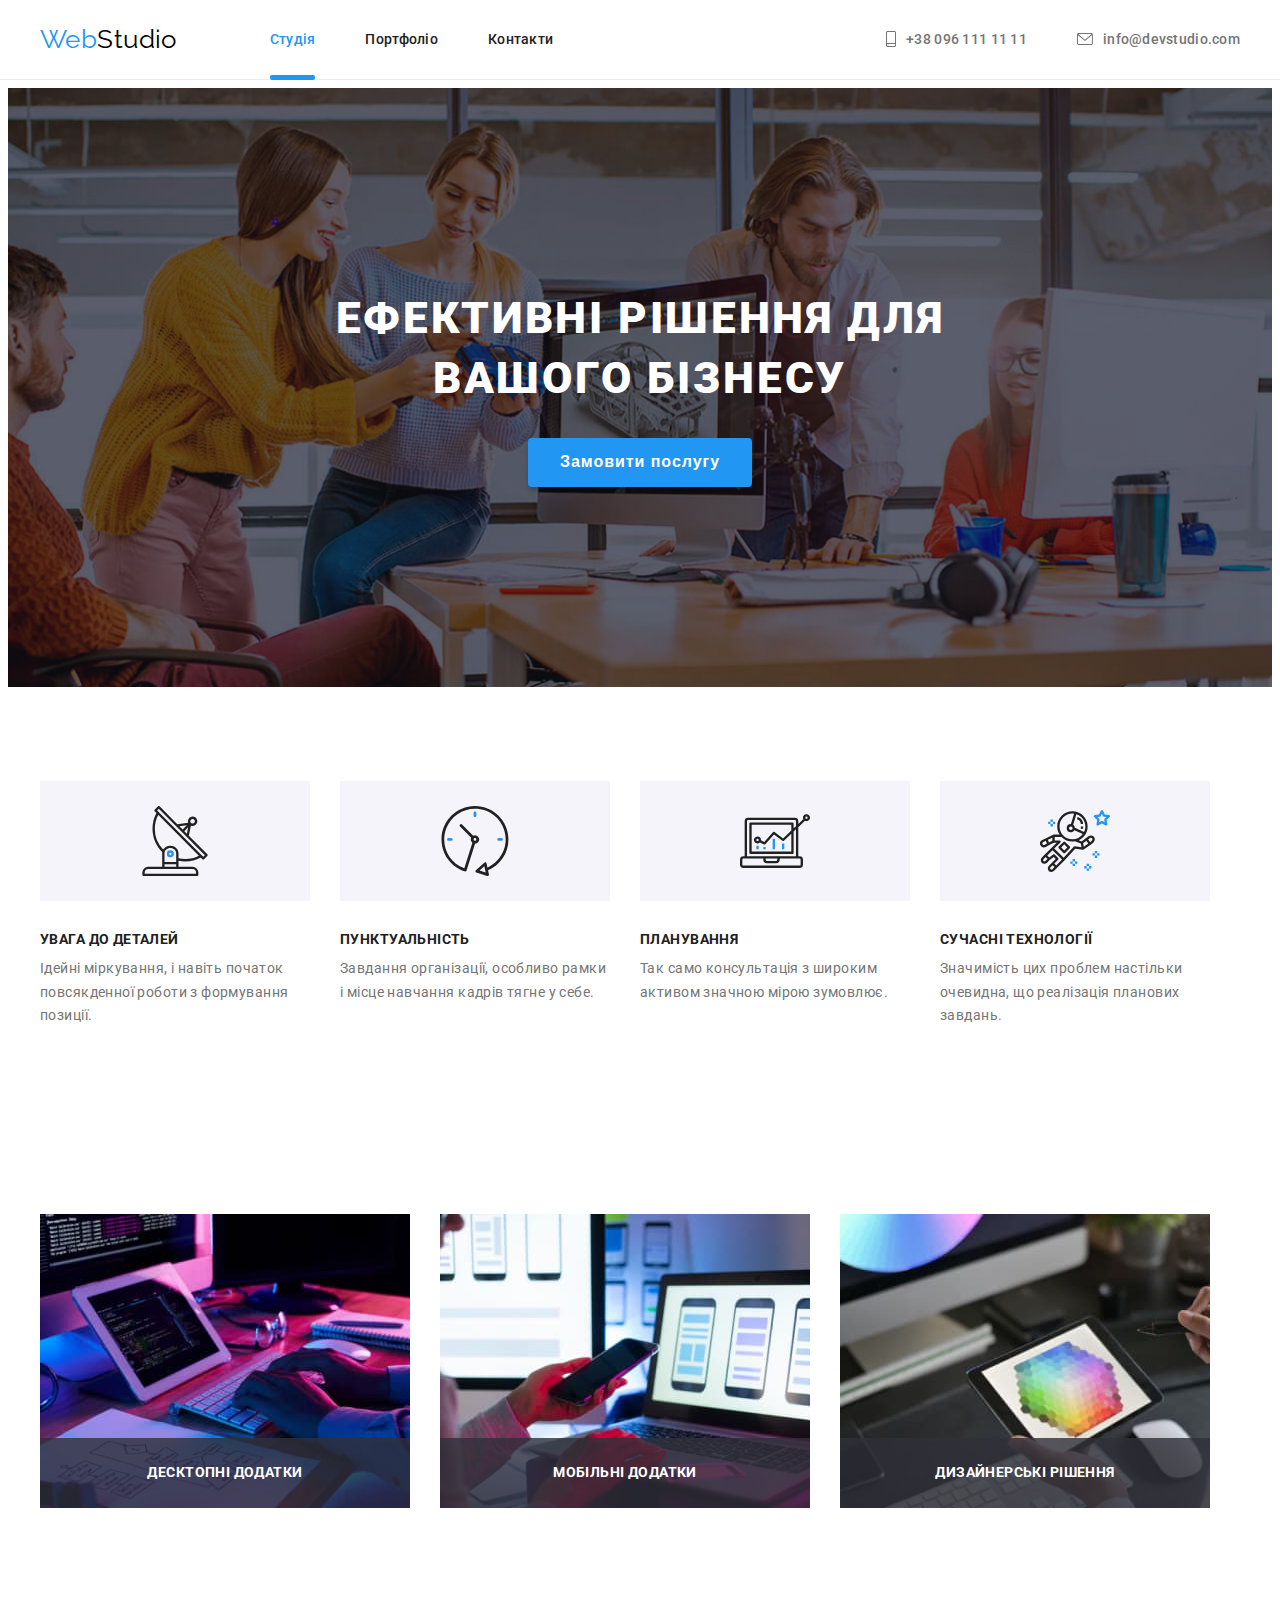
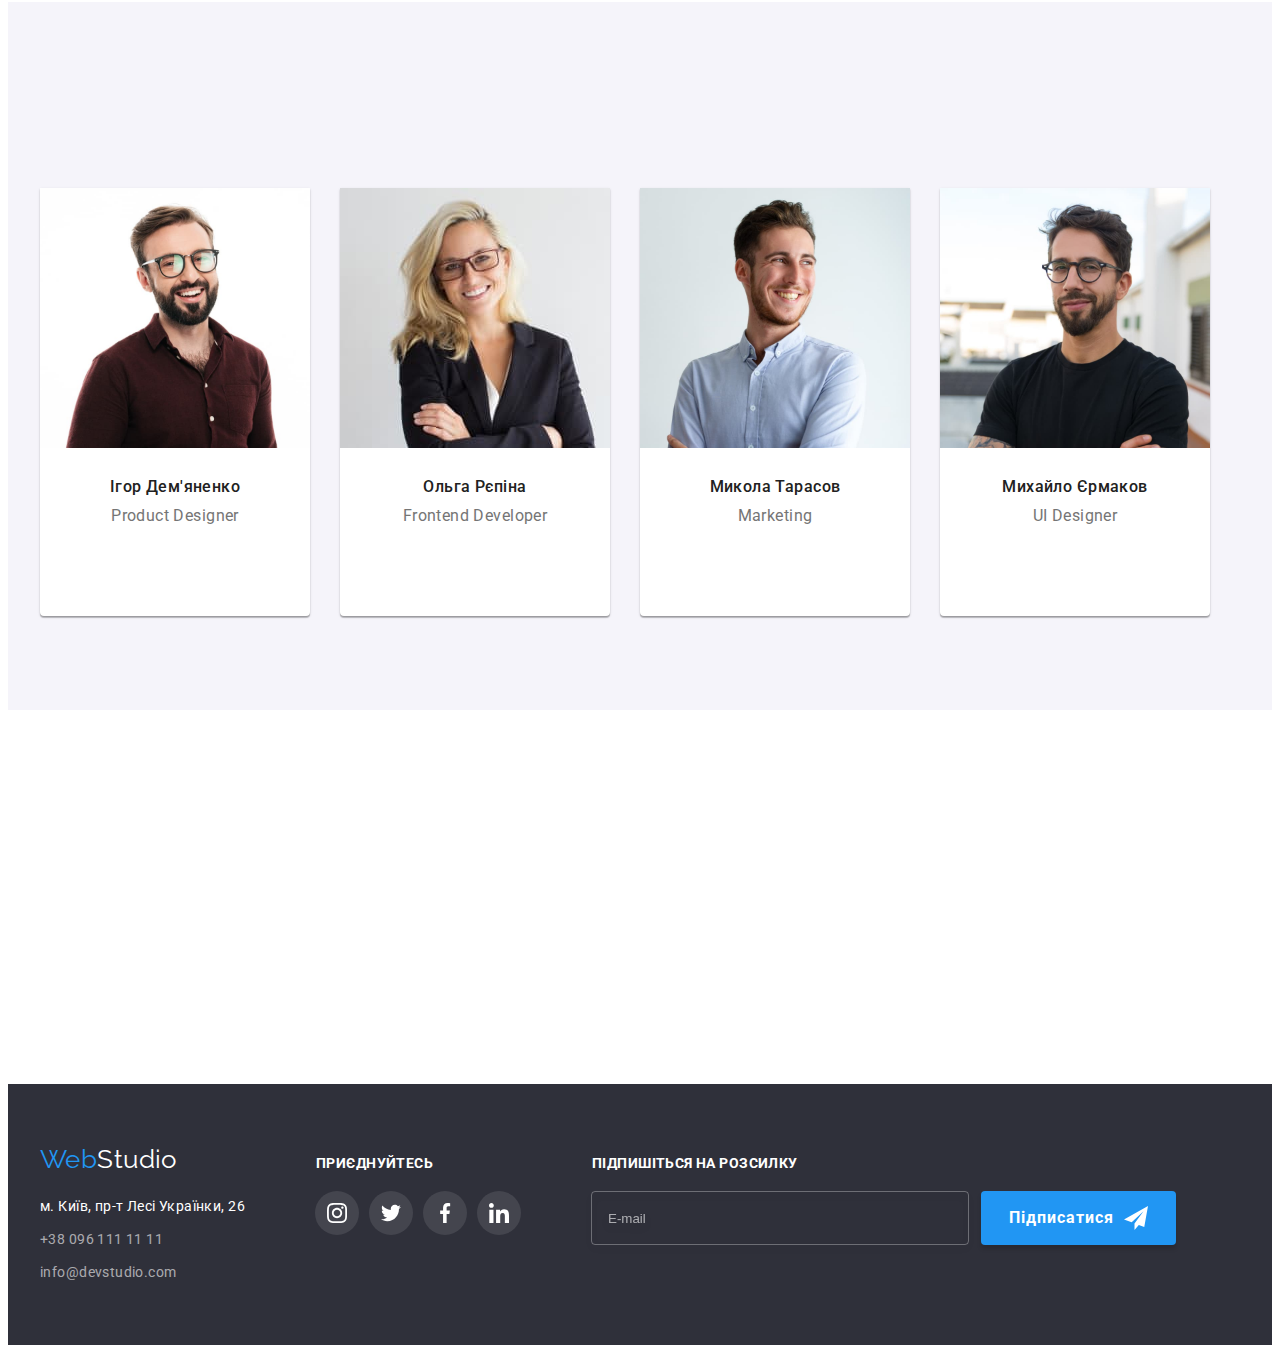
==== index.html @ 10290d75 "Initial commit" ====
<!DOCTYPE html>
<html lang="uk">
  <head>
    <meta charset="UTF-8" />
    <meta http-equiv="X-UA-Compatible" content="IE=edge" />
    <meta name="viewport" content="width=device-width, initial-scale=1.0" />

    <link rel="preconnect" href="https://fonts.googleapis.com" />
    <link rel="preconnect" href="https://fonts.gstatic.com" crossorigin />
    <link
      href="https://fonts.googleapis.com/css2?family=Raleway:wght@700&family=Roboto:wght@400;500;700;900&display=swap"
      rel="stylesheet"
    />
    <link
      rel="stylesheet"
      href="https://cdnjs.cloudflare.com/ajax/libs/modern-normalize/1.1.0/modern-normalize.min.css"
      integrity="sha512-wpPYUAdjBVSE4KJnH1VR1HeZfpl1ub8YT/NKx4PuQ5NmX2tKuGu6U/JRp5y+Y8XG2tV+wKQpNHVUX03MfMFn9Q=="
      crossorigin="anonymous"
      referrerpolicy="no-referrer"
    />
    <link href="https://unpkg.com/aos@2.3.1/dist/aos.css" rel="stylesheet" />
    <link rel="stylesheet" href="./css/styles.css" />
    <title>Студія</title>
  </head>

  <body>
    <header class="header">
      <div class="container">
        <nav class="navigaton">
          <a href="./index.html" lang="en" class="header-logo link"
            >Web<span class="color-logo-up">Studio</span></a
          >
          <ul class="nav-list">
            <li class="header-item list">
              <a
                href="./index.html"
                class="header-link link current-page-accent"
              >
                <span class="current-page">Студія</span></a
              >
            </li>
            <li class="header-item list">
              <a href="./portfolio.html" class="header-link link">Портфоліо</a>
            </li>
            <li class="header-item list">
              <a href="" class="header-link link">Контакти</a>
            </li>
          </ul>
        </nav>
        <ul class="contact-container">
          <li class="header-comtact list">
            <a href="tel:+380961111111" class="contact-link link"
              ><svg class="contact-ico-phone" width="10" height="16">
                <use href="./images/contactico.svg#icon-smartphone"></use>
              </svg>
              +38 096 111 11 11</a
            >
          </li>
          <li class="header-comtact list">
            <a href="mailto:info@devstudio.com" class="contact-link link"
              ><svg class="contact-ico-mail" width="16" height="12">
                <use href="./images/contactico.svg#icon-mail"></use>
              </svg>
              info@devstudio.com</a
            >
          </li>
        </ul>
      </div>
    </header>
    <main>
      <section class="hero section">
        <div class="container">
          <h1 class="hero-text">ЕФЕКТИВНІ РІШЕННЯ ДЛЯ ВАШОГО БІЗНЕСУ</h1>
          <div class="hero-button-wrap">
            <button type="button" class="hero-btn" data-modal-open>
              Замовити послугу
            </button>
          </div>
          <div class="backdrop is-hidden" data-modal>
            <div class="modal">
              <button type="button" class="modal-close" data-modal-close><svg class="close-ico" width="18" height="18">
                <use href="./images/modal-icons.svg#icon-close"></use>
              </svg></button>

              <p class="modal-title">Залиште свої дані, ми вам передзвонимо</p>
              <form action="">
                <label>
                  <span>Ім'я</span>
                  <div class="input-wrap">
                    <input
                      type="text"
                      class="modal-input"
                      name="user-name"
                      placeholder=""
                    />
                  </label>
                  <svg class="modal-input-ico" width="18" height="18">
                    <use href="./images/modal-icons.svg#icon-person  "></use>
                  </svg>
                  </div>
                <label>
                  <span>Телефон</span>
                  <div class="input-wrap">
                    <input
                      type="tel"
                      class="modal-input"
                      name="user-surname"
                      placeholder=""
                    />
                  </label>
                  <svg class="modal-input-ico" width="18" height="18">
                    <use href="./images/modal-icons.svg#icon-phone"></use>
                  </svg>
                  </div>
                <label>
                  <span>Пошта</span>
                  <div class="input-wrap">
                    <input
                      type="email"
                      class="modal-input"
                      name="user-mail"
                      placeholder=""
                    />
                  </label>
                  <svg class="modal-input-ico" width="18" height="18">
                    <use href="./images/modal-icons.svg#icon-email"></use>
                  </svg>
                  </div>
                <div class="modal-field">
                  <label for="user-text" class="modal-label"
                    >Введіть коментар</label
                  >
                  <textarea
                    name="user-text"
                    id="user-text"
                    class="modal-comment"
                    placeholder="Введіть текст"
                  ></textarea>
                </div>
                <div class="modal-field">
                  <input type="checkbox" class="input-check visually-hidden" name="privacy" value="true" id="privacy">
                  <label for="privacy" class="check-text">
                    <span>
                      <svg class="check-ico" width="16" height="15">
                        <use href="./images/check.svg#icon-icon-check"></use>
                      </svg>
                    </span>
                    Погоджуюся з розсилкою та приймаю<a href="" class="checkbox-link link">Умови договору</a></label>
                </div>

                <div class="modal-field"><button type="submit" class="modal-button">Відправити</button></div>
              </form>
            </div>
          </div>
        </div>
      </section>

      <section class="section">
        <div class="container">
          <h2 class="visually-hidden">Презентація</h2>
          <ul class="feature-content">
            <li class="feature-item list">
              <div class="feature-image">
                <svg class="feature-icon" width="70" height="70">
                  <use href="./images/featureicon.svg#icon-antenna"></use>
                </svg>
              </div>
              <h3 class="feature-title">увага до деталей</h3>
              <p class="feature-text">
                Ідейні міркування, і навіть початок повсякденної роботи з
                формування позиції.
              </p>
            </li>
            <li class="feature-item list">
              <div class="feature-image">
                <svg class="feature-icon" width="70" height="70">
                  <use href="./images/featureicon.svg#icon-clock"></use>
                </svg>
              </div>
              <h3 class="feature-title">пунктуальність</h3>
              <p class="feature-text">
                Завдання організації, особливо рамки і місце навчання кадрів
                тягне у себе.
              </p>
            </li>
            <li class="feature-item list">
              <div class="feature-image">
                <svg class="feature-icon" width="70" height="70">
                  <use href="./images/featureicon.svg#icon-diagram"></use>
                </svg>
              </div>
              <h3 class="feature-title">планування</h3>
              <p class="feature-text">
                Так само консультація з широким активом значною мірою зумовлює.
              </p>
            </li>
            <li class="feature-item list">
              <div class="feature-image">
                <svg class="feature-icon" width="70" height="70">
                  <use href="./images/featureicon.svg#icon-astronaut"></use>
                </svg>
              </div>
              <h3 class="feature-title">сучасні технології</h3>
              <p class="feature-text">
                Значимість цих проблем настільки очевидна, що реалізація
                планових завдань.
              </p>
            </li>
          </ul>
        </div>
      </section>

      <section class="gallery section">
        <div class="container">
          <h2 class="section-title" data-aos="zoom-in">Чим ми займаємося</h2>
          <ul class="pictures">
            <li class="gallery-item list">
              <div class="bottom-text-wrap">
                <img
                  src="./images/img.jpg"
                  alt="розробка"
                  width="370"
                  class="gallery-picture"
                />
                <p class="bottom-text-gallery">Десктопні додатки</p>
              </div>
            </li>
            <li class="gallery-item list">
              <div class="bottom-text-wrap">
                <img
                  src="./images/img-1.jpg"
                  alt="планування"
                  width="370"
                  class="gallery-picture"
                />
                <p class="bottom-text-gallery">Мобільні додатки</p>
              </div>
            </li>
            <li class="gallery-item list">
              <div class="bottom-text-wrap">
                <img
                  src="./images/img-2.jpg"
                  alt="оформлення"
                  width="370"
                  class="gallery-picture"
                />
                <p class="bottom-text-gallery">Дизайнерські рішення</p>
              </div>
            </li>
          </ul>
        </div>
      </section>

      <section class="team section">
        <div class="container">
          <h2 class="section-title" data-aos="zoom-in">Наша команда</h2>
          <ul class="team-list">
            <li class="team-item list">
              <img
                src="./images/img-3.jpg"
                alt="Ігор Дем'яненко Product Designer"
                width="270"
                class="team-photo"
              />
              <h3 class="team-name">Ігор Дем'яненко</h3>
              <p class="team-desc">Product Designer</p>
              <ul class="team-soc list">
                <li class="team-soc-item" data-aos="fade-in">
                  <a class="team-soc-link link" href="">
                    <svg class="team-soc-icon" width="20" height="20">
                      <use href="./images/symbol-defs.svg#icon-instagram"></use>
                    </svg>
                  </a>
                </li>
                <li
                  class="team-soc-item"
                  data-aos="fade-in"
                  data-aos-delay="200"
                >
                  <a class="team-soc-link link" href="">
                    <svg class="team-soc-icon" width="20" height="20">
                      <use href="./images/symbol-defs.svg#icon-twitter"></use>
                    </svg>
                  </a>
                </li>
                <li
                  class="team-soc-item"
                  data-aos="fade-in"
                  data-aos-delay="400"
                >
                  <a class="team-soc-link link" href="">
                    <svg class="team-soc-icon" width="20" height="20">
                      <use href="./images/symbol-defs.svg#icon-facebook"></use>
                    </svg>
                  </a>
                </li>
                <li
                  class="team-soc-item"
                  data-aos="fade-in"
                  data-aos-delay="600"
                >
                  <a class="team-soc-link link" href="">
                    <svg class="team-soc-icon" width="20" height="20">
                      <use href="./images/symbol-defs.svg#icon-linkedin"></use>
                    </svg>
                  </a>
                </li>
              </ul>
            </li>
            <li class="team-item list">
              <img
                src="./images/img-4.jpg"
                alt="Ольга Рєпіна Frontend Developer"
                width="270"
                class="team-photo"
              />
              <h3 class="team-name">Ольга Рєпіна</h3>
              <p class="team-desc">Frontend Developer</p>
              <ul class="team-soc list">
                <li class="team-soc-item" data-aos="fade-in">
                  <a class="team-soc-link link" href="">
                    <svg class="team-soc-icon" width="20" height="20">
                      <use href="./images/symbol-defs.svg#icon-instagram"></use>
                    </svg>
                  </a>
                </li>
                <li
                  class="team-soc-item"
                  data-aos="fade-in"
                  data-aos-delay="200"
                >
                  <a class="team-soc-link link" href="">
                    <svg class="team-soc-icon" width="20" height="20">
                      <use href="./images/symbol-defs.svg#icon-twitter"></use>
                    </svg>
                  </a>
                </li>
                <li
                  class="team-soc-item"
                  data-aos="fade-in"
                  data-aos-delay="400"
                >
                  <a class="team-soc-link link" href="">
                    <svg class="team-soc-icon" width="20" height="20">
                      <use href="./images/symbol-defs.svg#icon-facebook"></use>
                    </svg>
                  </a>
                </li>
                <li
                  class="team-soc-item"
                  data-aos="fade-in"
                  data-aos-delay="600"
                >
                  <a class="team-soc-link link" href="">
                    <svg class="team-soc-icon" width="20" height="20">
                      <use href="./images/symbol-defs.svg#icon-linkedin"></use>
                    </svg>
                  </a>
                </li>
              </ul>
            </li>
            <li class="team-item list">
              <img
                src="./images/img-5.jpg"
                alt="Микола Тарасов Marketing"
                width="270"
                class="team-photo"
              />
              <h3 class="team-name">Микола Тарасов</h3>
              <p class="team-desc">Marketing</p>
              <ul class="team-soc list">
                <li class="team-soc-item" data-aos="fade-in">
                  <a class="team-soc-link link" href="">
                    <svg class="team-soc-icon" width="20" height="20">
                      <use href="./images/symbol-defs.svg#icon-instagram"></use>
                    </svg>
                  </a>
                </li>
                <li
                  class="team-soc-item"
                  data-aos="fade-in"
                  data-aos-delay="200"
                >
                  <a class="team-soc-link link" href="">
                    <svg class="team-soc-icon" width="20" height="20">
                      <use href="./images/symbol-defs.svg#icon-twitter"></use>
                    </svg>
                  </a>
                </li>
                <li
                  class="team-soc-item"
                  data-aos="fade-in"
                  data-aos-delay="400"
                >
                  <a class="team-soc-link link" href="">
                    <svg class="team-soc-icon" width="20" height="20">
                      <use href="./images/symbol-defs.svg#icon-facebook"></use>
                    </svg>
                  </a>
                </li>
                <li
                  class="team-soc-item"
                  data-aos="fade-in"
                  data-aos-delay="600"
                >
                  <a class="team-soc-link link" href="">
                    <svg class="team-soc-icon" width="20" height="20">
                      <use href="./images/symbol-defs.svg#icon-linkedin"></use>
                    </svg>
                  </a>
                </li>
              </ul>
            </li>
            <li class="team-item list">
              <img
                src="./images/img-6.jpg"
                alt="Михайло Єрмаков UI Designer"
                width="270"
                class="team-photo"
              />
              <h3 class="team-name">Михайло Єрмаков</h3>
              <p class="team-desc">UI Designer</p>
              <ul class="team-soc list">
                <li class="team-soc-item" data-aos="fade-in">
                  <a class="team-soc-link link" href="">
                    <svg class="team-soc-icon" width="20" height="20">
                      <use href="./images/symbol-defs.svg#icon-instagram"></use>
                    </svg>
                  </a>
                </li>
                <li
                  class="team-soc-item"
                  data-aos="fade-in"
                  data-aos-delay="200"
                >
                  <a class="team-soc-link link" href="">
                    <svg class="team-soc-icon" width="20" height="20">
                      <use href="./images/symbol-defs.svg#icon-twitter"></use>
                    </svg>
                  </a>
                </li>
                <li
                  class="team-soc-item"
                  data-aos="fade-in"
                  data-aos-delay="400"
                >
                  <a class="team-soc-link link" href="">
                    <svg class="team-soc-icon" width="20" height="20">
                      <use href="./images/symbol-defs.svg#icon-facebook"></use>
                    </svg>
                  </a>
                </li>
                <li
                  class="team-soc-item"
                  data-aos="fade-in"
                  data-aos-delay="600"
                >
                  <a class="team-soc-link link" href="">
                    <svg class="team-soc-icon" width="20" height="20">
                      <use href="./images/symbol-defs.svg#icon-linkedin"></use>
                    </svg>
                  </a>
                </li>
              </ul>
            </li>
          </ul>
        </div>
      </section>
      <section class="customers section">
        <div class="container">
          <h2 class="section-title" data-aos="zoom-in">Постійні клієти</h2>
          <ul class="customers-logo-list list" data-aos="zoom-in">
            <li class="customers-logo-item">
              <a class="customer-logo-link link" href="">
                <svg class="customer-icon">
                  <use href="./images/symbollogo-defs.svg#icon-Yako-logo"></use>
                </svg>
              </a>
            </li>
            <li
              class="customers-logo-item"
              data-aos="zoom-in"
              data-aos-delay="200"
            >
              <a class="customer-logo-link link" href="">
                <svg class="customer-icon">
                  <use
                    href="./images/symbollogo-defs.svg#icon-company-logo"
                  ></use>
                </svg>
              </a>
            </li>
            <li
              class="customers-logo-item"
              data-aos="zoom-in"
              data-aos-delay="400"
            >
              <a class="customer-logo-link link" href="">
                <svg class="customer-icon">
                  <use
                    href="./images/symbollogo-defs.svg#icon-orange-logo"
                  ></use>
                </svg>
              </a>
            </li>
            <li
              class="customers-logo-item"
              data-aos="zoom-in"
              data-aos-delay="400"
            >
              <a class="customer-logo-link link" href="">
                <svg class="customer-icon">
                  <use
                    href="./images/symbollogo-defs.svg#icon-foster-logo"
                  ></use>
                </svg>
              </a>
            </li>
            <li
              class="customers-logo-item"
              data-aos="zoom-in"
              data-aos-delay="200"
            >
              <a class="customer-logo-link link" href="">
                <svg class="customer-icon">
                  <use
                    href="./images/symbollogo-defs.svg#icon-brand-logo"
                  ></use>
                </svg>
              </a>
            </li>
            <li class="customers-logo-item" data-aos="zoom-in">
              <a class="customer-logo-link link" href="">
                <svg class="customer-icon">
                  <use href="./images/symbollogo-defs.svg#icon-cube-logo"></use>
                </svg>
              </a>
            </li>
          </ul>
        </div>
      </section>
    </main>
    <footer class="footer">
      <div class="container">
        <div class="footer-box">
          <div class="footer-nav-box">
            <a href="./index.html" lang="en" class="footer-logo link"
              >Web<span class="logo-color-bottom">Studio</span></a
            >
            <address>
              <ul class="footer-nav">
                <li class="footer-item list">
                  <a
                    href="https://www.google.com/maps/d/u/0/viewer?mid=10uSM3H-mIU3GznYo2szRIEphczw&hl=en_US&ll=50.42732700000001%2C30.538092&z=17"
                    target="_blank"
                    class="footer-adress link"
                    >м. Київ, пр-т Лесі Українки, 26</a
                  >
                </li>
                <li class="footer-item list">
                  <a href="tel:+380961111111" class="footer-link link"
                    >+38 096 111 11 11</a
                  >
                </li>
                <li class="footer-item list">
                  <a href="mailto:info@devstudio.com" class="footer-link link"
                    >info@devstudio.com</a
                  >
                </li>
              </ul>
            </address>
          </div>
          <div class="footer-socials-box">
            <h3 class="footer-title">Приєднуйтесь</h3>
            <ul class="footer-soc list">
              <li class="footer-soc-item">
                <a class="footer-soc-link link" href="">
                  <svg class="footer-soc-icon" width="20" height="20">
                    <use href="./images/symbol-defs.svg#icon-instagram"></use>
                  </svg>
                </a>
              </li>
              <li class="footer-soc-item">
                <a class="footer-soc-link link" href="">
                  <svg class="footer-soc-icon" width="20" height="20">
                    <use href="./images/symbol-defs.svg#icon-twitter"></use>
                  </svg>
                </a>
              </li>
              <li class="footer-soc-item">
                <a class="footer-soc-link link" href="">
                  <svg class="footer-soc-icon" width="20" height="20">
                    <use href="./images/symbol-defs.svg#icon-facebook"></use>
                  </svg>
                </a>
              </li>
              <li class="footer-soc-item">
                <a class="footer-soc-link link" href="">
                  <svg class="footer-soc-icon" width="20" height="20">
                    <use href="./images/symbol-defs.svg#icon-linkedin"></use>
                  </svg>
                </a>
              </li>
            </ul>
          </div>
          <div class="footer-mail-box">
            <p class="subscribe-text">Підпишіться на розсилку</p>
            <form action="">
             <div class="subscribe-wrap">
                <input type="text" class="footer-mail" placeholder="E-mail" />
                <butoon class="footer-mail-button">Підписатися <svg class="footer-mail-ico" width="24" height="24">
                  <use href="./images/modal-icons.svg#icon-send"></use>
                </svg></butoon>
             </div>
            </form>
          </div>
        </div>
      </div>
    </footer>
    <script>
      console.log(document.querySelector(".header"));

      const { height: HeaderHeight } = document
        .querySelector(".header")
        .getBoundingClientRect();

      document.body.style.paddingTop = `${HeaderHeight}px`;
    </script>
    <script src="https://unpkg.com/aos@next/dist/aos.js"></script>
    <script>
      AOS.init({
        duration: 500,
      });
    </script>
    <script src="./js/modal.js"></script>
  </body>
</html>
---- css/styles.css ----
:root {
        --nav-color: #212121;
        --header-color: #212121;
        --accent-color: #2196F3;
        --text-color: #757575;
        --white-text: #FFFFFF;
        --unhover-element:#AFB1B8;
}

p,
h1,
h2,
h3,
h4,
h5,
h6 {
        margin: 0;
}

ul {
        margin: 0;
        padding-left: 0;
}

button {
        cursor: pointer;
}

address {
        font-style: normal;
}

img {
        display: block;
}

body {
        font-family: 'Roboto', sans-serif;
        background-color: var(--white-text);
        letter-spacing: 0.03em;
        font-size: 14px;
        color: var(--header-color);

}

.current-page {
        position: relative;
        color: var(--accent-color);
        padding-bottom: 33px;
}

.current-page::after {
        content: '';
                display: block;
                width: 100%;
                height: 5px;
                background-color: var(--accent-color);
                border-radius: 2px;
        
                position: absolute;
                bottom: 0;
                left: 0;
                
}


.list {
        list-style: none;
}

.link {
        text-decoration: none;
}

.header {
        position: fixed;
                top: 0;
                left: 0;
                min-height: 24px;
                background: var(--white-text);
                z-index: 1;

        border-bottom: 1px solid #ECECEC;
        padding: 24px 0;
        width: 100%;
        
}

.header .container {
        display: flex;
}

.container {
        width: 1200px;
        padding: 0 15px;
        margin: 0 auto;

}

.navigaton {
        display: flex;
        align-items: center;
}

.header-logo {
        font-family: 'Raleway';
        font-style: normal;
        font-size: 26px;
        line-height: 1.19;
        color: var(--accent-color);
        text-align: center;
        margin-right: 93px;
}

.nav-list {
        display: flex;
        align-items: center;
        gap: 50px;

}

.header-logo:hover {
        color: var(--accent-color)
}


.header-logo:focus {
        color: var(--accent-color)
}

.color-logo-up {
        color: #000000;
}

.header-item {}

.header-link {
        position: relative;
        padding-bottom: 33px;

        font-weight: 500;
        line-height: 1.15;
        letter-spacing: 0.02em;
        color: var(--header-color);

        
        transition: color 250ms cubic-bezier(0.4, 0, 0.2, 1);
}

.header-link:hover {
        font-style: normal;
        font-weight: 500;
        line-height: 1.15;
        letter-spacing: 0.02em;

        color: var(--accent-color)
}

.header-link::after {
        content: '';
        display: block;
        width: 100%;
        height: 5px;
        background-color: var(--accent-color);
        border-radius: 2px;
        
        position: absolute;
        bottom: 0;
        left: 0;
        transform: scale(0);
}

.header-link:hover::after {
        transform: scale(100%);
        transition: 250ms cubic-bezier(0.4, 0, 0.2, 1);
}

.header-link:focus {
        color: var(--accent-color)
}


.header-comtact {
}

.contact-container {
        display: flex;
        gap: 50px;
        align-items: center;
        margin-left: auto;


}

.contact-link {
        display: flex;
        align-items: center;
        
        font-style: normal;
        font-weight: 500;
        line-height: 1.15;
        letter-spacing: 0.02em;
        color: var(--text-color);
        
        transition: color 250ms cubic-bezier(0.4, 0, 0.2, 1);
}

.contact-link:hover {
        color: var(--accent-color);
}


.contact-link:focus {
        color: var(--accent-color);
}

.contact-ico-mail,
.contact-ico-phone {
        fill: currentColor;
        
        margin-right: 10px;
}
/* HERO */
.section {
        padding: 94px 0;
}

.hero {
        background: #2F303A;
        background-image:
        linear-gradient(
                rgba(25, 28, 38, 0.4),
                rgba(25, 28, 38, 0.4)
        ),
        url(../images/hero-bg.jpg);
        max-width: 1600px;
        background-repeat: no-repeat;
        background-position: center;
        background-size: cover;
        flex-grow: 1;
        padding: 200px 0;
        margin: 0 auto;
}

.hero-text {
        width: 700px;
        height: 120px;
        font-weight: 900;
        font-size: 44px;
        line-height: 1.37;

        text-align: center;
        letter-spacing: 0.06em;
        text-transform: uppercase;

        color: var(--white-text);
        margin: 0 auto;
}

.hero-button-wrap:hover .hero-btn {
        transform: scale(115%);
}

.hero-btn {
        font-style: normal;
        border: none;
        font-weight: 700;
        font-size: 16px;
        line-height: 1.8;
        display: flex;
        align-items: center;
        text-align: center;
        letter-spacing: 0.06em;
        cursor: pointer;
        color: var(--white-text);
        background: var(--accent-color);
        box-shadow: 0px 4px 4px rgba(0, 0, 0, 0.15);
        border-radius: 4px;
        margin: 30px auto 0 auto;
        padding: 10px 32px;

        transform: scale(100%);
        transition: 250ms cubic-bezier(0.4, 0, 0.2, 1);

}

.hero-btn:hover
{
        transform: scale(115%);
        transition: 250ms cubic-bezier(0.4, 0, 0.2, 1);}


.backdrop.is-hidden {
        opacity: 0%;
        pointer-events: none;
        visibility: hidden;
}

.backdrop {
        position: fixed;
        top: 0;
        left: 0;

        width: 100%;
        height: 100%;
        z-index: 1;

        background: rgba(0, 0, 0, 0.2);
        opacity:100%;
        transition: opacity 250ms cubic-bezier(0.4, 0, 0.2, 1),visability 250ms;

}

.modal {
        position: absolute;
        top: 50%;
        left: 50%;
        transform: translate(-50%, -50%);

        width: 528px;
        height: 581px;
        padding: 40px;

        border-radius: 4px;
        background: var(--white-text);
        

        box-shadow: 0px 1px 3px rgba(0, 0, 0, 0.12), 0px 1px 1px rgba(0, 0, 0, 0.14), 0px 2px 1px rgba(0, 0, 0, 0.2);
}

.close-ico {
        fill: currentColor;
        transition: 250ms cubic-bezier(0.4, 0, 0.2, 1);
}

.close-ico:hover {
        fill: var(--accent-color);
        transition: 250ms cubic-bezier(0.4, 0, 0.2, 1);
}

.modal-close {
        top: 10px;
        right: 10px;
        width: 30px;
        height: 30px;
        
        border-radius: 50%;
        background: transparent;
        border: 1px solid rgba(0, 0, 0, 0.1);

        position: absolute;
        top: 10px;
        right: 10px;
        display: flex;
        align-items: center;
        justify-content: center;
        padding: 0;

}

.modal-title {

        font-weight: 700;
                font-size: 20px;
                line-height: 1.15;
                text-align: center;
        
                color: #212121;
                
                margin-bottom: 12px;
}

.modal-field {
        margin-bottom: 20px;
}

.modal-input {
        width: 100%;
        height: 40px;
        border: 1px solid rgba(33, 33, 33, 0.2);
                border-radius: 4px;
        padding-left: 32px;
        
        outline-color: var(--accent-color);
}

.input-wrap {
        position: relative;
        margin-bottom: 20px;
}

.modal-input-ico {
        position: absolute;
        top: 50%;
        transform: translateY(-50%);
        left: 5px;
}

.modal-input:focus {
        border-color: var(--accent-color);
}

.modal-input:focus + .modal-input-ico {
        fill: var(--accent-color);
}

.modal-input::placeholder {
        font-size: 12px;
                line-height: 1.16;
                letter-spacing: 0.01em;
        color: rgba(117, 117, 117, 0.5);
        
}

.modal-label {
        
}

.modal-comment {
        width: 100%;
        height: 120px;
border: 1px solid rgba(33, 33, 33, 0.2);
        border-radius: 4px;
        resize: none;
        padding: 12px 16px;
        outline-color: var(--accent-color);
}


.modal-comment::placeholder 
{
        border-color: var(--accent-color);
}


.check-text {
        font-size: 14px;
        color: var(--text-color);
        display: flex;
        align-items: center;
}

.check-text span {
        width: 16px;
                height: 15px;
                border: 2px solid #000000;
                border-radius: 2px;
                margin-right: 7px;
                display: flex;
                align-items: center;
                justify-content: center;
                fill: transparent;
}

.input-check:checked + .check-text span{
        background-color: var(--accent-color);
        border-color: transparent;
        fill: var(--white-text);
        transition: 250ms cubic-bezier(0.4, 0, 0.2, 1);

}
.input-check:focus + .check-text span {
       
}

.checkbox-link {
        color: var(--accent-color);
        margin-left: 5px;
        
}
.modal-button {
        width: 200px;
        height: 50px;
        padding: 10px 52px;
        margin: 0 auto;
        font-weight: 700;
                font-size: 16px;
                line-height: 188;
                display: flex;
                align-items: center;
                text-align: center;
                letter-spacing: 0.06em;
        
        color: var(--white-text);
        background: var(--accent-color);
        
        border-radius: 4px;
        border: none;
        transition: 250ms cubic-bezier(0.4, 0, 0.2, 1);
}

.modal-button:hover,
.modal-button:focus {
        box-shadow: 0px 4px 4px rgba(0, 0, 0, 0.15);
        transition: 250ms cubic-bezier(0.4, 0, 0.2, 1);
}

.visually-hidden {
        position: absolute;
        white-space: nowrap;
        width: 1px;
        height: 1px;
        overflow: hidden;
        border: 0;
        padding: 0;
        clip: rect(0, 0, 0, 0);
        clip-path: inset(50%);
        margin: -1px;
}

.feature-icon {
        
}

.feature-image {
        display: flex;
        gap: 30px;
        align-items: center;
        justify-content: center;
        width: 270px;
        height: 120px;
        background-color: #F5F4FA;
        margin-bottom: 30px;
        
}


.feature-content {
        display: flex;
        gap: 30px;
        flex-wrap: wrap;
}

.feature-content h3 {
        margin-bottom: 10px;
}

.feature {}


.feature-item {
        width: 270px;
        
}




.feature-title {
        font-size: 14px;
        line-height: 1.15;
        text-transform: uppercase;
}

.feature-text {
        line-height: 1.7;
        color: var(--text-color);
}

.gallery {
        padding-top: 0;

}

.pictures {
        display: flex;
        gap: 30px;
}

.gallery-item {
        width: calc((100%-60)/3);
        gap: 30px;
}

.gallery-picture {

}

.bottom-text-wrap {

        position: relative;
        
}

.bottom-text-gallery {
        width: 100%;
        position: absolute;
        bottom: 0;
        left: 0;

        font-weight: 700;
                line-height: 1.14;
                text-align: center;
                letter-spacing: 0.03em;
                text-transform: uppercase;
                padding: 27px 0;

                color: var(--white-text);
                background-color: rgba(47, 48, 58, 0.8);
}

.team h3 {
        margin-bottom: 10px;
}

.team {
        background-color: #F5F4FA;
}

.team-list {
        display: flex;
        gap: 30px;

}

.section-title {
        font-size: 36px;
        line-height: 1.17;
        text-align: center;
        margin: 0 auto 50px auto;

}

.team-item {
        gap: 30px;
        background-color: var(--white-text);
        box-shadow: 0px 1px 3px rgba(0, 0, 0, 0.12), 0px 1px 1px rgba(0, 0, 0, 0.14), 0px 2px 1px rgba(0, 0, 0, 0.2);
        border-radius: 0px 0px 4px 4px;

        padding-bottom: 30px;
}



.team-photo {
        margin-bottom: 30px;
}

.team-name {
        font-weight: 500;
        font-size: 16px;
        line-height: 1.18;
        text-align: center;
}

.team-desc {
        font-size: 16px;
        line-height: 1.18;
        text-align: center;

        color: var(--text-color)
}

.team-soc {
        display: flex;
        justify-content: center;

        gap: 10px;
        margin-top: 16px;
}

.team-soc-item .team-soc-link:hover {
}

.team-soc-link {
        width: 44px;
        height: 44px;
        border-radius: 50%;
        
        color: var(--unhover-element);
        

        display: flex;
        align-items: center;
        justify-content: center;
        transition: color 250ms cubic-bezier(0.4, 0, 0.2, 1), background-color 250ms cubic-bezier(0.4, 0, 0.2, 1);
}

.team-soc-link:hover,
.team-soc-link:focus {
background-color: var(--accent-color);
color: var(--white-text);  
}

.team-soc-icon {
        fill: currentColor;
}

.customers-logo-list {
        display: flex;
        gap: 30px;
}

.customers-logo-item {   
}

.customer-logo-link {
        width: 170px;
        height: 92px;
        background-color: var(--white-text);
        color: var(--unhover-element);
        border: 1px solid #AFB1B8;
        border-radius: 4px;

        display: flex;
        align-items: center;
        justify-content: center;

        transition: color 250ms cubic-bezier(0.4, 0, 0.2, 1), border-color 250ms cubic-bezier(0.4, 0, 0.2, 1);
}

.customer-logo-link:hover,
.customer-logo-link:focus {
        color: var(--accent-color);
        border-color: var(--accent-color);
}

.customer-icon {
        width: 106px;
        height: 60px;
        fill: currentColor;

        
}

.footer {
        background-color: #2F303A;
        padding: 60px 0;

}


.footer-logo {
        display: block;
        margin-bottom: 20px;

        font-family: 'Raleway';
        font-style: normal;
        font-size: 26px;
        line-height: 1.2;
        color: var(--accent-color);

}

.logo-color-bottom {
        color: var(--white-text);
}

.footer-nav {}



.footer-item:not(:last-child) {
        margin-bottom: 9px;
}

.footer-adress {
        font-style: normal;
        line-height: 1.7;

        color: var(--white-text);
}

.footer-link {
        font-style: normal;
        line-height: 1.7;

        color: rgba(255, 255, 255, 0.6);
        transition:color 250ms cubic-bezier(0.4, 0, 0.2, 1);
}

.footer-logo:hover {
        color: var(--accent-color)
}

.footer-link:hover {
        color: var(--accent-color)
}

.footer-logo:focus {
        color: var(--accent-color)
}

.footer-link:focus {
        color: var(--accent-color)
}

.footer-adress:focus {
        color: var(--accent-color)
}

.footer-title {
        font-weight: 700;
                font-size: 14px;
                line-height: 16px;
                letter-spacing: 0.03em;
                text-transform: uppercase;
        
                color: var(--white-text);
                margin-bottom: 20px;
                padding-left: 1px;
}

.footer-box {
        display: flex;
        gap: 70px;
        align-items: baseline;
}

.footer-nav-box {
}

.footer-socials-box {

}

.footer-socials {
}

.footer-soc {
        display: flex;
        gap: 10px;
        margin-left: 32px;
        margin-top: 16px;
        margin: 0;
        
}

.footer-soc-item {
}

.footer-soc-link {
        width: 44px;
        height: 44px;
        border-radius: 50%;

        color: var(--white-text);
        background: rgba(255, 255, 255, 0.1);

        display: flex;
        align-items: center;
        justify-content: center;
        transition: background-color 250ms cubic-bezier(0.4, 0, 0.2, 1);
}

.footer-soc-link:hover,
.footer-soc-link:focus {
        background-color: var(--accent-color);
        
}

.footer-soc-icon {
        fill: currentColor;
}

.subscribe-wrap {
        display: flex;
        gap: 12px;
}

.subscribe-text {
                font-weight: 700;
                        font-size: 14px;
                        line-height: 16px;
                        letter-spacing: 0.03em;
                        text-transform: uppercase;
                
                        color: var(--white-text);
                        margin-bottom: 20px;
                        padding-left: 1px;
}

.footer-mail {
        width: 358px;
        height: 50px;
        background-color: transparent;
        border: 1px solid rgba(255, 255, 255, 0.3);
                filter: drop-shadow(0px 4px 4px rgba(0, 0, 0, 0.15));
                border-radius: 4px;
                padding-left: 16px;
                color:var(--white-text) ;
                
}



.footer-mail::placeholder {
        color: rgba(255, 255, 255, 0.6);
}

.footer-mail-ico {
        margin-left: 10px;
}

.footer-mail-button {
        font-weight: 700;
                font-size: 16px;
                line-height: 1.88;
                
                display: flex;
                align-items: center;
                text-align: center;
                letter-spacing: 0.06em;
                padding: 10px 28px;
                border-radius: 4px;

                color: var(--white-text);
                background-color: var(--accent-color);box-shadow: 0px 4px 4px rgba(0, 0, 0, 0.15);
}

.worksbuttons-button.active {
        background-color: var(--accent-color);
        color: var(--white-text);
        box-shadow: 0px 3px 1px rgba(0, 0, 0, 0.1), 0px 1px 2px rgba(0, 0, 0, 0.08), 0px 2px 2px rgba(0, 0, 0, 0.12);
        border-radius: 4px;

}

.group-buttons {
        display: flex;
        flex-wrap: nowrap;
        justify-content: center;
        margin: 0 auto;
        gap: 8px;
        margin-bottom: 50px;
}

.worksbuttons {
        color: var(--white-text);
}

.worksbuttons-item {}

.worksbuttons-button {
        font-style: normal;
        border: none;
        border-radius: 4px;
        font-family: inherit;
        font-weight: 500;
        font-size: 16px;
        line-height: 1.6;
        cursor: pointer;
        color: var(--header-color);
        padding: 6px 25px;
        max-width: 130px;
        max-height: 38px;

        transition: color 250ms cubic-bezier(0.23, 1, 0.320, 1), background-color 250ms cubic-bezier(0.30, 0.575, 0.565, 1),
                box-shadow 250ms cubic-bezier(0.30, 0.575, 0.565, 1); 
}

.worksbuttons-button:hover {
        background: var(--accent-color);
        color: var(--white-text);
        box-shadow: 0px 3px 1px rgba(0, 0, 0, 0.1), 0px 1px 2px rgba(0, 0, 0, 0.08), 0px 2px 2px rgba(0, 0, 0, 0.12);

}

.worksbuttons-button:focus {
        background: var(--accent-color);
        color: var(--white-text);
        box-shadow: 0px 3px 1px rgba(0, 0, 0, 0.1), 0px 1px 2px rgba(0, 0, 0, 0.08), 0px 2px 2px rgba(0, 0, 0, 0.12);
        border-radius: 4px;
}

.gallery-works {
        
        display: flex;
        flex-wrap: wrap;
        gap: 30px;

}

.work {
        color: var(--white-text);
}

.work-link {
        
}

.work-link:hover,
.work-link:focus {
}

.work-item {
        width: 370px;
        background: var(--white-text);
        border: 1px solid #EEEEEE;
        transition: box-shadow 250ms cubic-bezier(0.30, 0.575, 0.565, 1);
}

.work-item:hover,
.work-item:focus {
        box-shadow: 0px 1px 1px rgba(0, 0, 0, 0.12), 0px 4px 4px rgba(0, 0, 0, 0.06), 1px 4px 6px rgba(0, 0, 0, 0.16);
}

.work-top-wrap {
        position: relative;
        overflow: hidden;
}

.work-item:hover .work-top-text {
        transform: translateY(0);
}

.work-top-text {
        position: absolute;
        top: 0;
        left: 0;
        height: 100%;
        color: var(--white-text);
        font-size: 18px;
        line-height: 156%;
        background-color: var(--accent-color);
        opacity: 1;
        padding: 64px 24px;
        
        transform: translateY(100%);
        transition: transform 250ms cubic-bezier(0.4, 0, 0.2, 1) ;
}

.work-top-text:hover,
.work-top-text:focus {
        opacity: 90%;
}

.work-img {
        max-width: 100%;
        height: 294px;
}

.work-name {
        font-size: 18px;
        line-height: 2;
        letter-spacing: 0.06em;

        color: var(--header-color);

}

.work-type {
        font-size: 16px;
        line-height: 1.88;
        color: var(--text-color)
}

.title-type {
        padding: 20px 24px;
        gap: 4px;
}
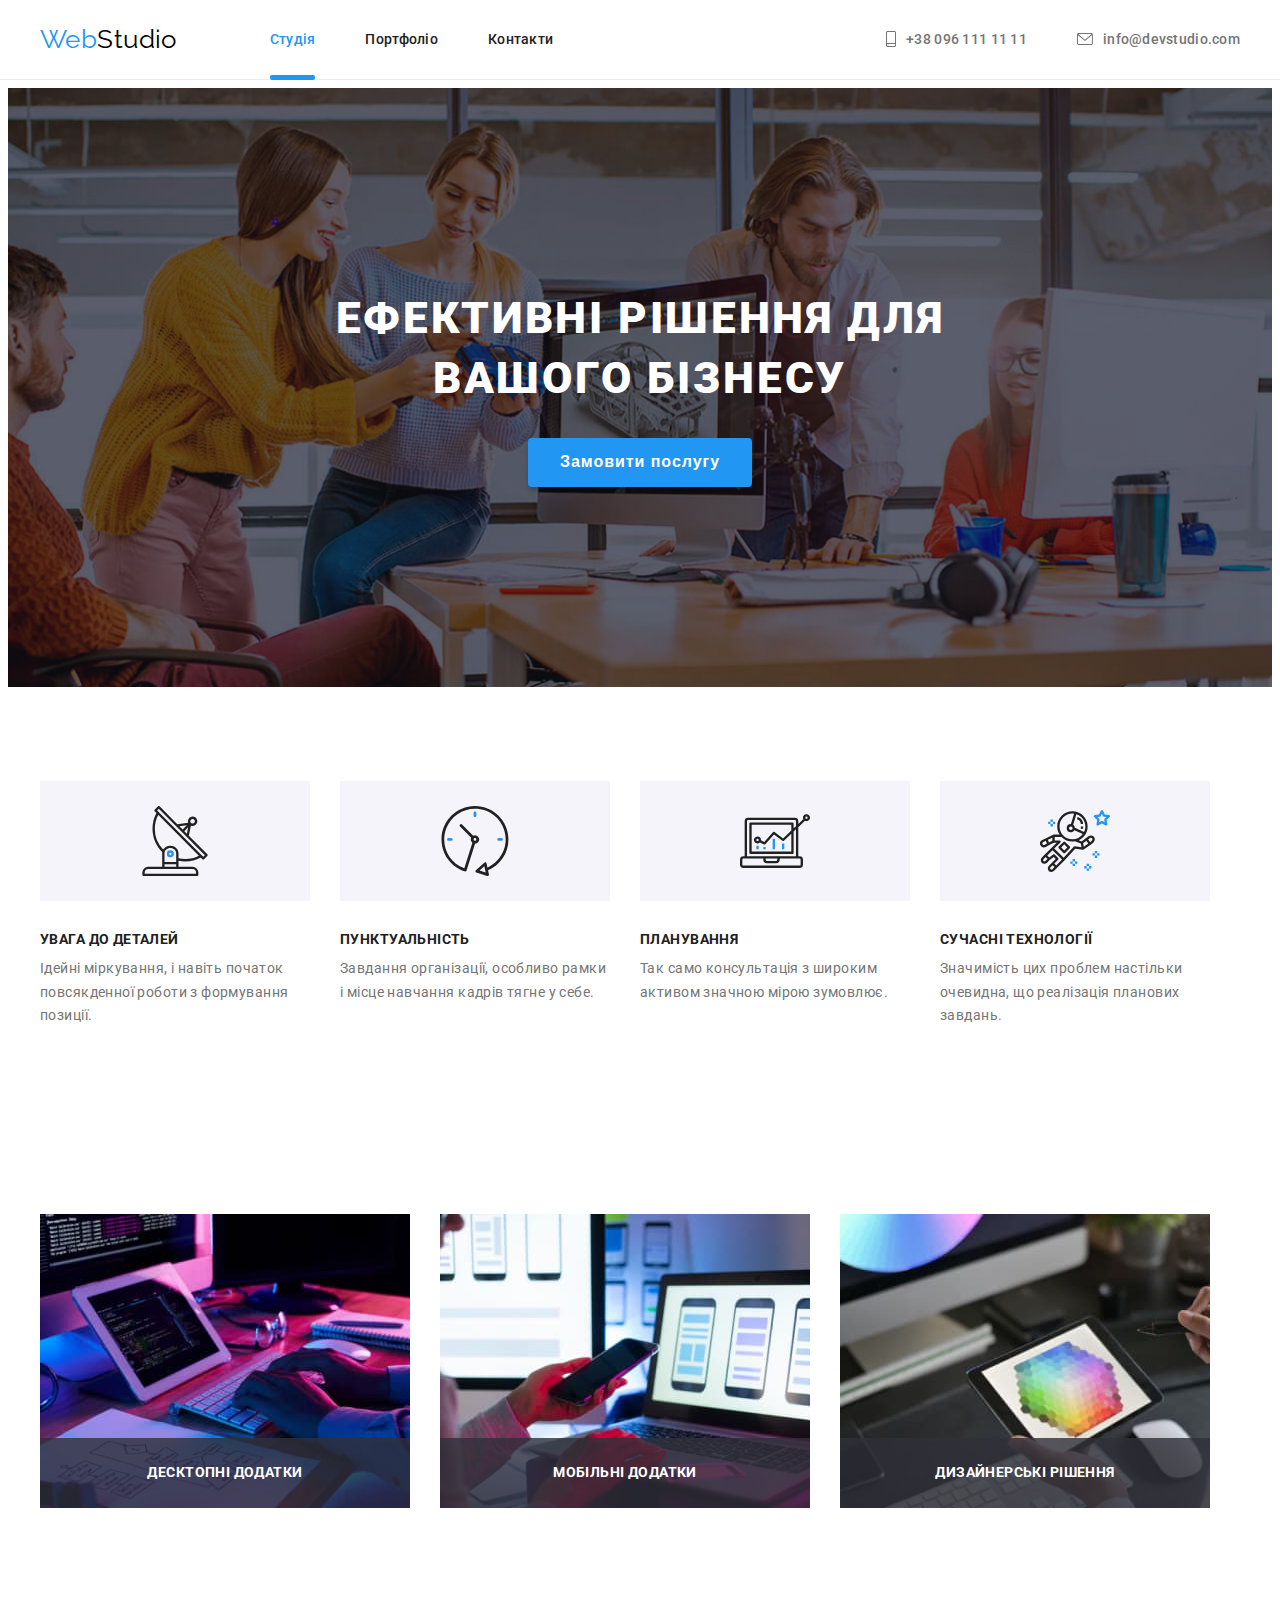
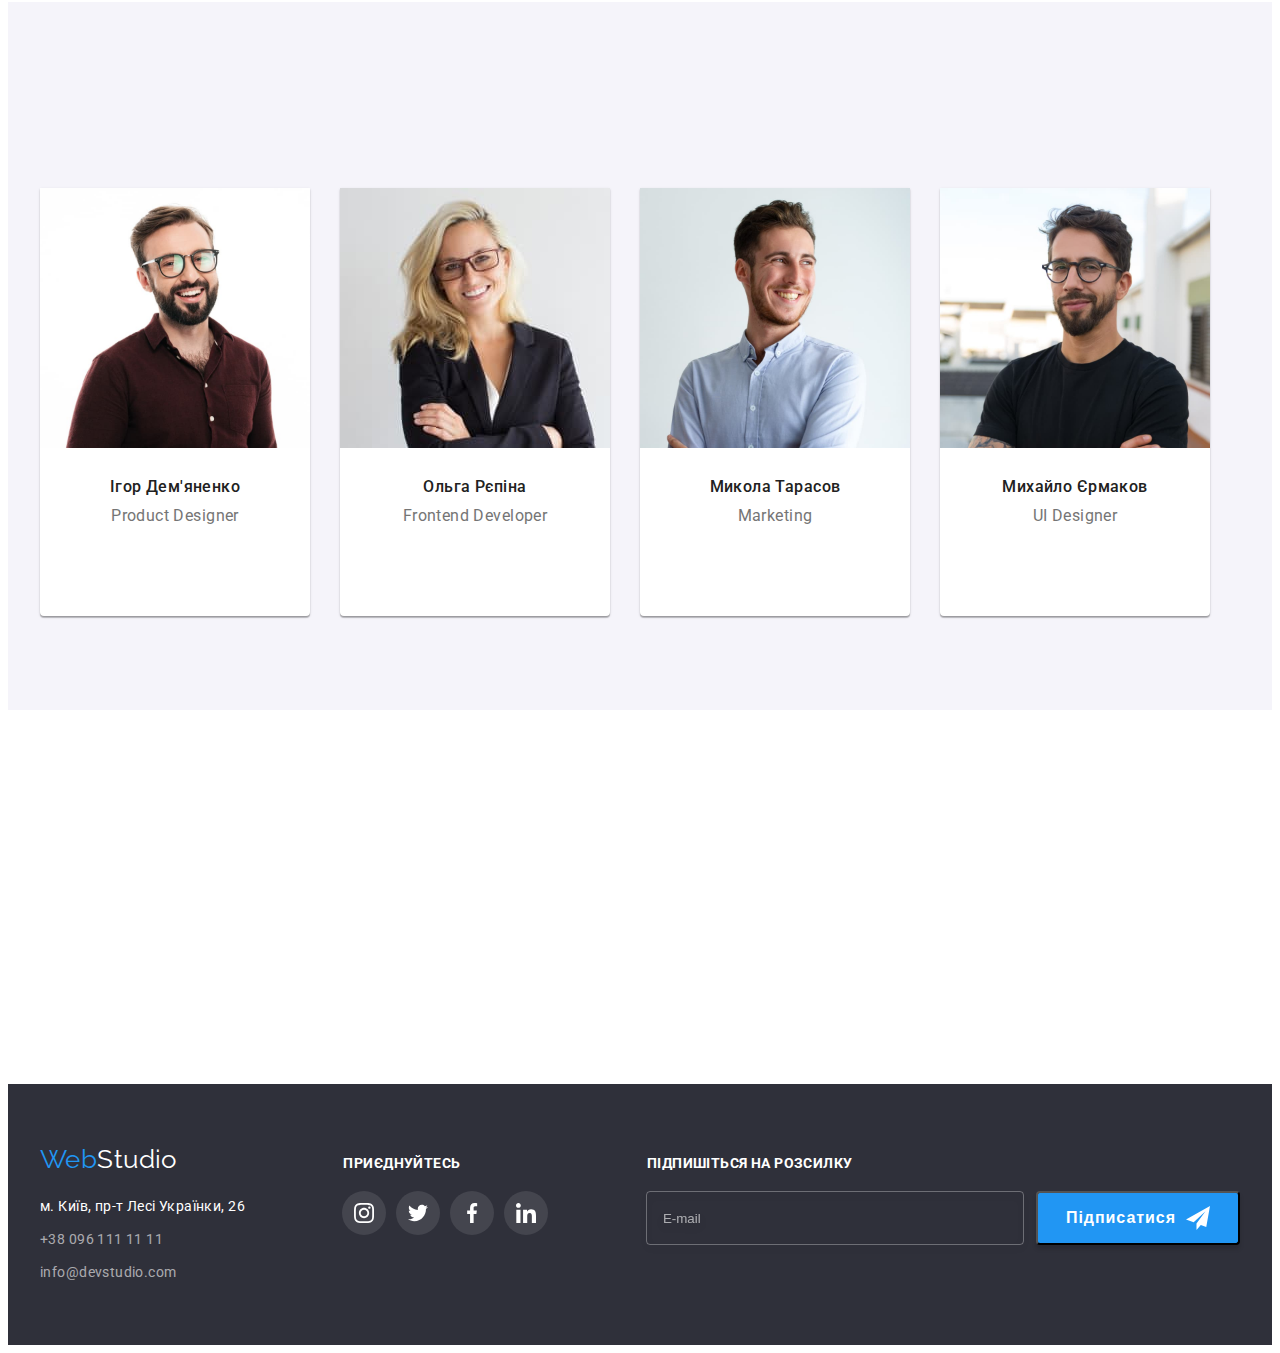
==== commit 021b8fc5: "fixhw6" ====
--- a/index.html
+++ b/index.html
@@ -78,57 +78,61 @@
           </div>
           <div class="backdrop is-hidden" data-modal>
             <div class="modal">
-              <button type="button" class="modal-close" data-modal-close><svg class="close-ico" width="18" height="18">
-                <use href="./images/modal-icons.svg#icon-close"></use>
-              </svg></button>
+              <button type="button" class="modal-close" data-modal-close>
+                <svg class="close-ico" width="18" height="18">
+                  <use href="./images/modal-icons.svg#icon-close"></use>
+                </svg>
+              </button>
 
               <p class="modal-title">Залиште свої дані, ми вам передзвонимо</p>
-              <form action="">
-                <label>
-                  <span>Ім'я</span>
-                  <div class="input-wrap">
-                    <input
-                      type="text"
-                      class="modal-input"
-                      name="user-name"
-                      placeholder=""
-                    />
-                  </label>
+              <form>
+                <label class="modal-label">
+                  <span class="input-type-modal">Ім'я</span></label
+                >
+                <div class="input-wrap">
+                  <input
+                    type="text"
+                    class="modal-input"
+                    name="user-name"
+                    placeholder=""
+                  />
                   <svg class="modal-input-ico" width="18" height="18">
                     <use href="./images/modal-icons.svg#icon-person  "></use>
                   </svg>
-                  </div>
-                <label>
-                  <span>Телефон</span>
-                  <div class="input-wrap">
-                    <input
-                      type="tel"
-                      class="modal-input"
-                      name="user-surname"
-                      placeholder=""
-                    />
-                  </label>
+                </div>
+                <label class="modal-label">
+                  <span class="input-type-modal">Телефон</span></label
+                >
+                <div class="input-wrap">
+                  <input
+                    type="tel"
+                    class="modal-input"
+                    name="user-surname"
+                    placeholder=""
+                  />
                   <svg class="modal-input-ico" width="18" height="18">
                     <use href="./images/modal-icons.svg#icon-phone"></use>
                   </svg>
-                  </div>
-                <label>
-                  <span>Пошта</span>
-                  <div class="input-wrap">
-                    <input
-                      type="email"
-                      class="modal-input"
-                      name="user-mail"
-                      placeholder=""
-                    />
-                  </label>
+                </div>
+                <label class="modal-label">
+                  <span class="input-type-modal">Пошта</span></label
+                >
+                <div class="input-wrap">
+                  <input
+                    type="email"
+                    class="modal-input"
+                    name="user-mail"
+                    placeholder=""
+                  />
                   <svg class="modal-input-ico" width="18" height="18">
                     <use href="./images/modal-icons.svg#icon-email"></use>
                   </svg>
-                  </div>
+                </div>
                 <div class="modal-field">
                   <label for="user-text" class="modal-label"
-                    >Введіть коментар</label
+                    ><span class="input-type-modal"
+                      >Введіть коментар</span
+                    ></label
                   >
                   <textarea
                     name="user-text"
@@ -138,17 +142,30 @@
                   ></textarea>
                 </div>
                 <div class="modal-field">
-                  <input type="checkbox" class="input-check visually-hidden" name="privacy" value="true" id="privacy">
+                  <input
+                    type="checkbox"
+                    class="input-check visually-hidden"
+                    name="privacy"
+                    value="true"
+                    id="privacy"
+                  />
                   <label for="privacy" class="check-text">
                     <span>
                       <svg class="check-ico" width="16" height="15">
                         <use href="./images/check.svg#icon-icon-check"></use>
                       </svg>
                     </span>
-                    Погоджуюся з розсилкою та приймаю<a href="" class="checkbox-link link">Умови договору</a></label>
+                    Погоджуюся з розсилкою та приймаю<a
+                      href=""
+                      class="checkbox-link link"
+                      >Умови договору</a
+                    ></label
+                  >
                 </div>
 
-                <div class="modal-field"><button type="submit" class="modal-button">Відправити</button></div>
+                <div class="modal-field">
+                  <button type="submit" class="modal-button">Відправити</button>
+                </div>
               </form>
             </div>
           </div>
@@ -605,13 +622,16 @@
           </div>
           <div class="footer-mail-box">
             <p class="subscribe-text">Підпишіться на розсилку</p>
-            <form action="">
-             <div class="subscribe-wrap">
-                <input type="text" class="footer-mail" placeholder="E-mail" />
-                <butoon class="footer-mail-button">Підписатися <svg class="footer-mail-ico" width="24" height="24">
-                  <use href="./images/modal-icons.svg#icon-send"></use>
-                </svg></butoon>
-             </div>
+            <form>
+              <div class="subscribe-wrap">
+                <input type="email" class="footer-mail" placeholder="E-mail" />
+                <button type="submit" class="footer-mail-button">
+                  Підписатися
+                  <svg class="footer-mail-ico" width="24" height="24">
+                    <use href="./images/modal-icons.svg#icon-send"></use>
+                  </svg>
+                </button>
+              </div>
             </form>
           </div>
         </div>
--- a/css/styles.css
+++ b/css/styles.css
@@ -318,7 +318,7 @@
         transform: translate(-50%, -50%);
 
         width: 528px;
-        height: 581px;
+
         padding: 40px;
 
         border-radius: 4px;
@@ -358,6 +358,10 @@
 
 }
 
+.modal-close:focus {
+        outline-color: var(--accent-color);
+}
+
 .modal-title {
 
         font-weight: 700;
@@ -365,13 +369,14 @@
                 line-height: 1.15;
                 text-align: center;
         
-                color: #212121;
+                color: var(--header-color);
                 
                 margin-bottom: 12px;
 }
 
 .modal-field {
         margin-bottom: 20px;
+        
 }
 
 .modal-input {
@@ -379,29 +384,44 @@
         height: 40px;
         border: 1px solid rgba(33, 33, 33, 0.2);
                 border-radius: 4px;
-        padding-left: 32px;
-        
-        outline-color: var(--accent-color);
+        padding-left: 42px;
+        outline-color: transparent;
+        transition: 250ms cubic-bezier(0.4, 0, 0.2, 1);
+
 }
 
 .input-wrap {
         position: relative;
-        margin-bottom: 20px;
+        margin-bottom: 10px;
+}
+
+
+.input-type-modal {
+        font-size: 12px;
+                line-height: 1.16;
+                letter-spacing: 0.01em;
+        
+                color: var(--text-color);
+        
+               
 }
 
 .modal-input-ico {
         position: absolute;
         top: 50%;
         transform: translateY(-50%);
-        left: 5px;
+        left: 12px;
+        transition: 250ms cubic-bezier(0.4, 0, 0.2, 1);
 }
 
 .modal-input:focus {
-        border-color: var(--accent-color);
+        outline-color: var(--accent-color);
+        transition: 250ms cubic-bezier(0.4, 0, 0.2, 1);
 }
 
 .modal-input:focus + .modal-input-ico {
         fill: var(--accent-color);
+        
 }
 
 .modal-input::placeholder {
@@ -413,8 +433,10 @@
 }
 
 .modal-label {
-        
-}
+        display: flex;
+        margin-bottom: 4px;
+}
+
 
 .modal-comment {
         width: 100%;
@@ -423,13 +445,23 @@
         border-radius: 4px;
         resize: none;
         padding: 12px 16px;
+        outline-color: transparent;
+        transition: 250ms cubic-bezier(0.4, 0, 0.2, 1);
+}
+
+.modal-comment:focus {
         outline-color: var(--accent-color);
-}
-
+        transition: 250ms cubic-bezier(0.4, 0, 0.2, 1);
+}
 
 .modal-comment::placeholder 
 {
         border-color: var(--accent-color);
+        font-size: 12px;
+                line-height: 14px;
+                letter-spacing: 0.01em;
+        
+                color: rgba(117, 117, 117, 0.5);
 }
 
 
@@ -438,6 +470,8 @@
         color: var(--text-color);
         display: flex;
         align-items: center;
+        justify-content: center;
+        margin-bottom: 30px;
 }
 
 .check-text span {
@@ -803,8 +837,8 @@
 
 .footer-box {
         display: flex;
-        gap: 70px;
         align-items: baseline;
+        justify-content: space-between;
 }
 
 .footer-nav-box {
@@ -879,6 +913,7 @@
                 border-radius: 4px;
                 padding-left: 16px;
                 color:var(--white-text) ;
+                
                 
 }
 
@@ -903,6 +938,7 @@
                 letter-spacing: 0.06em;
                 padding: 10px 28px;
                 border-radius: 4px;
+                cursor: pointer;
 
                 color: var(--white-text);
                 background-color: var(--accent-color);box-shadow: 0px 4px 4px rgba(0, 0, 0, 0.15);
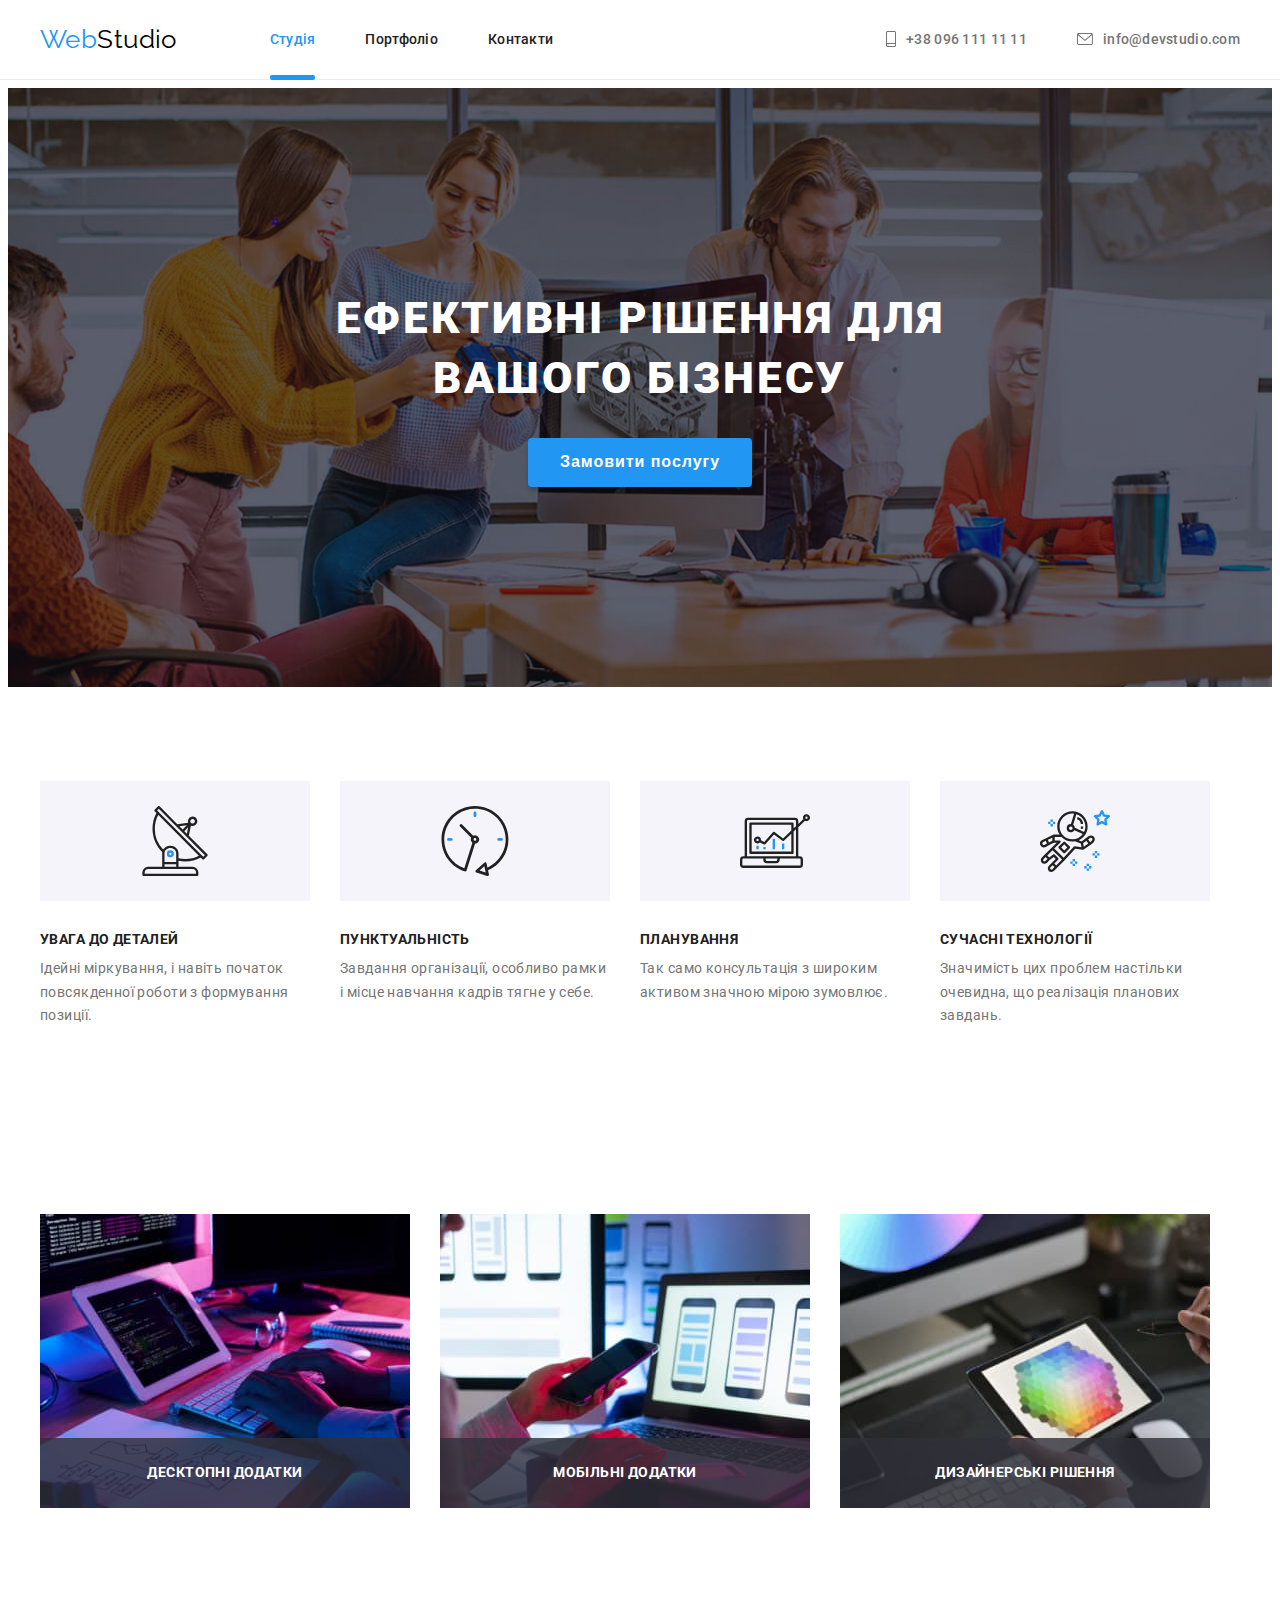
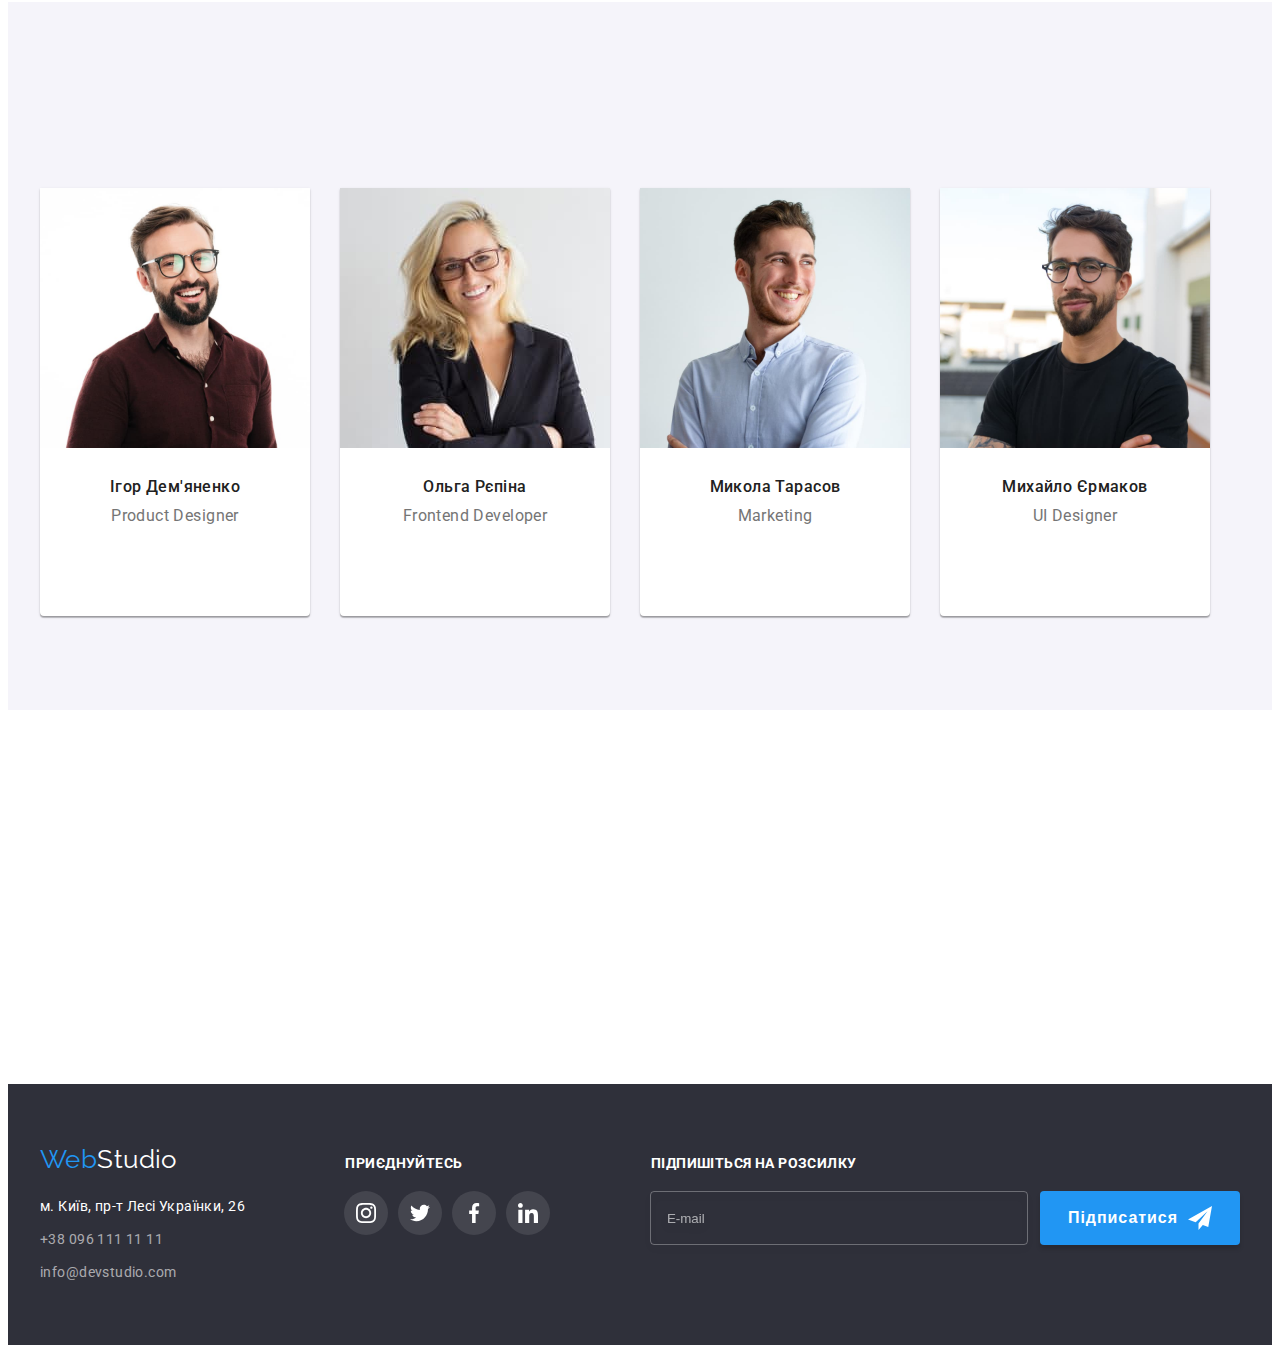
==== commit 028f6c56: "fix6v3" ====
--- a/index.html
+++ b/index.html
@@ -130,9 +130,7 @@
                 </div>
                 <div class="modal-field">
                   <label for="user-text" class="modal-label"
-                    ><span class="input-type-modal"
-                      >Введіть коментар</span
-                    ></label
+                    ><span class="input-type-modal">Kоментар</span></label
                   >
                   <textarea
                     name="user-text"
@@ -141,7 +139,7 @@
                     placeholder="Введіть текст"
                   ></textarea>
                 </div>
-                <div class="modal-field">
+                <div class="modal-privacy">
                   <input
                     type="checkbox"
                     class="input-check visually-hidden"
@@ -163,7 +161,7 @@
                   >
                 </div>
 
-                <div class="modal-field">
+                <div class="">
                   <button type="submit" class="modal-button">Відправити</button>
                 </div>
               </form>
--- a/css/styles.css
+++ b/css/styles.css
@@ -257,8 +257,14 @@
         margin: 0 auto;
 }
 
+.hero-button-wrap {
+        width: 250px;
+        margin: 0 auto;
+}
+
 .hero-button-wrap:hover .hero-btn {
         transform: scale(115%);
+        
 }
 
 .hero-btn {
@@ -282,6 +288,7 @@
         transform: scale(100%);
         transition: 250ms cubic-bezier(0.4, 0, 0.2, 1);
 
+
 }
 
 .hero-btn:hover
@@ -377,6 +384,10 @@
 .modal-field {
         margin-bottom: 20px;
         
+}
+
+.modal-privacy {
+        margin-bottom: 30px;
 }
 
 .modal-input {
@@ -387,6 +398,7 @@
         padding-left: 42px;
         outline-color: transparent;
         transition: 250ms cubic-bezier(0.4, 0, 0.2, 1);
+        
 
 }
 
@@ -439,6 +451,7 @@
 
 
 .modal-comment {
+        display: block;
         width: 100%;
         height: 120px;
 border: 1px solid rgba(33, 33, 33, 0.2);
@@ -447,6 +460,7 @@
         padding: 12px 16px;
         outline-color: transparent;
         transition: 250ms cubic-bezier(0.4, 0, 0.2, 1);
+        margin-bottom: 20px;
 }
 
 .modal-comment:focus {
@@ -467,6 +481,7 @@
 
 .check-text {
         font-size: 14px;
+        line-height: 1.71;
         color: var(--text-color);
         display: flex;
         align-items: center;
@@ -509,7 +524,7 @@
         margin: 0 auto;
         font-weight: 700;
                 font-size: 16px;
-                line-height: 188;
+                line-height: 1.88;
                 display: flex;
                 align-items: center;
                 text-align: center;
@@ -942,6 +957,7 @@
 
                 color: var(--white-text);
                 background-color: var(--accent-color);box-shadow: 0px 4px 4px rgba(0, 0, 0, 0.15);
+                border: none;
 }
 
 .worksbuttons-button.active {
